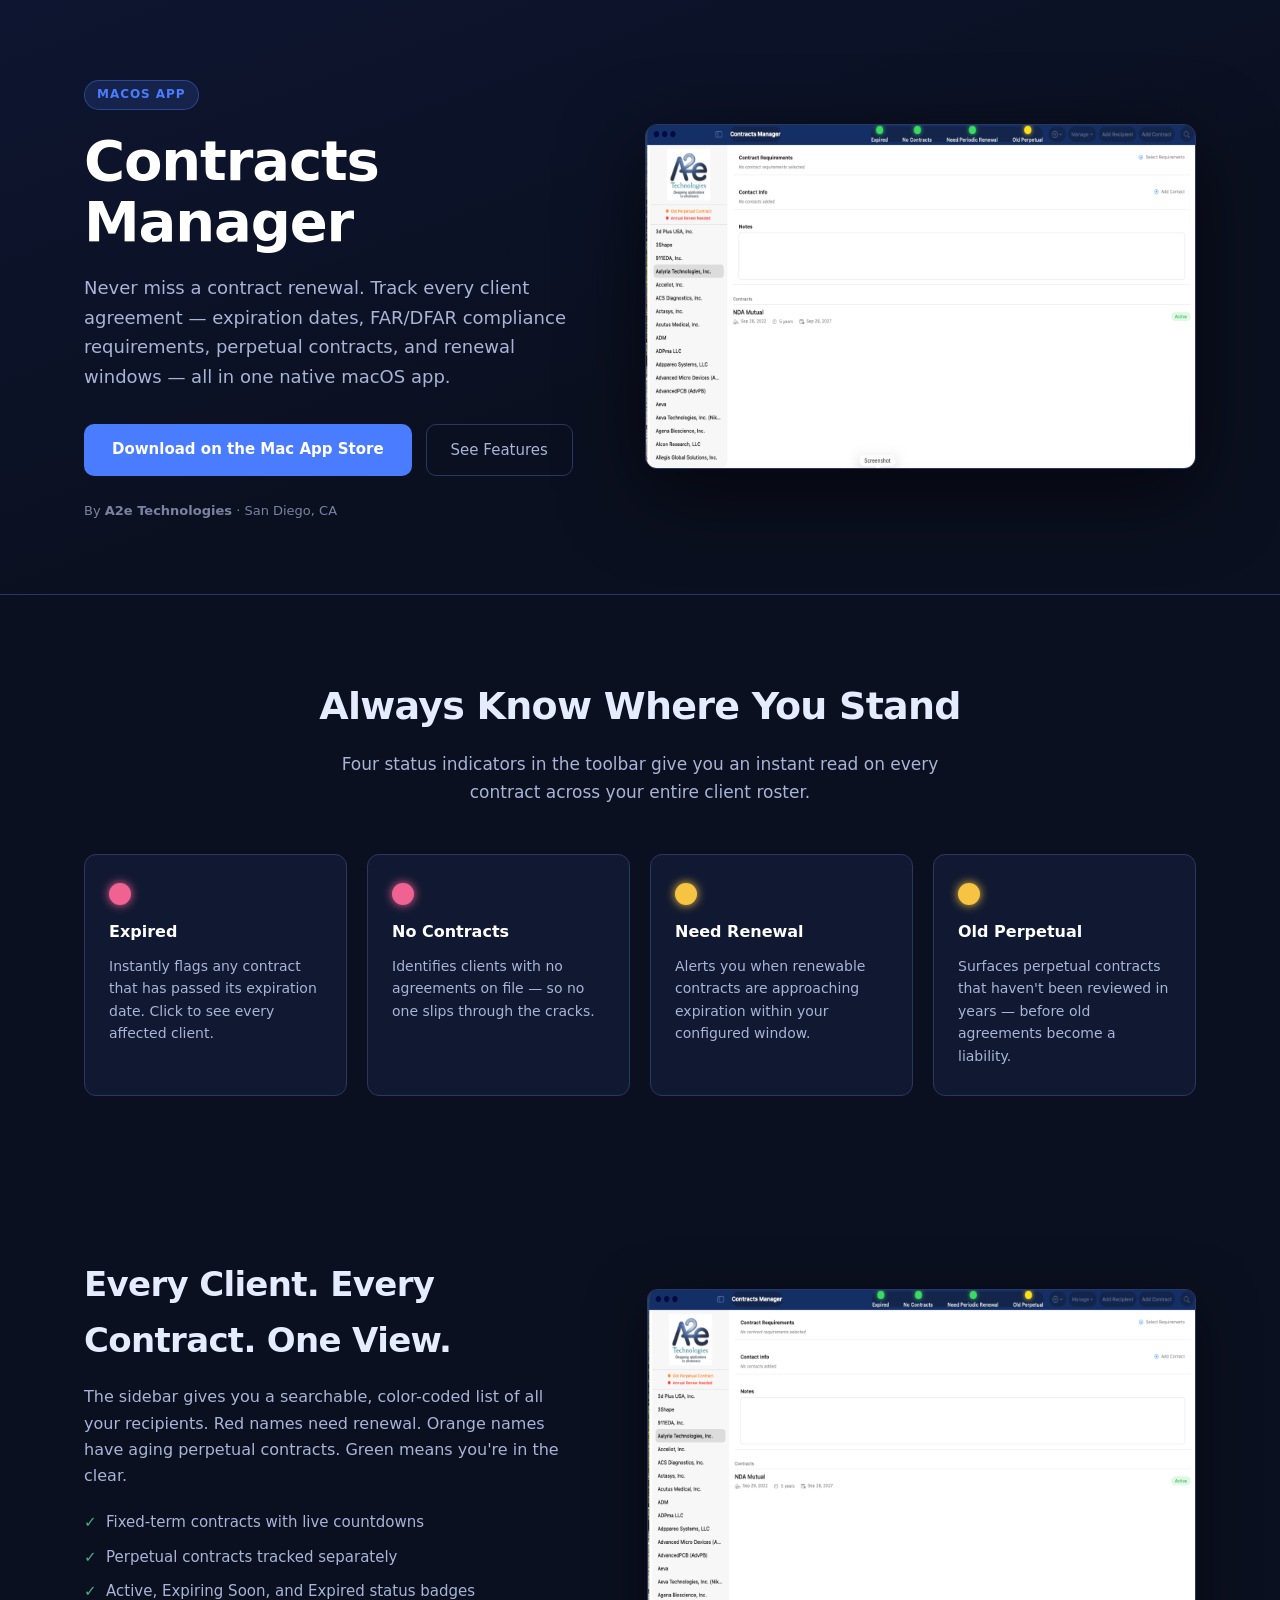
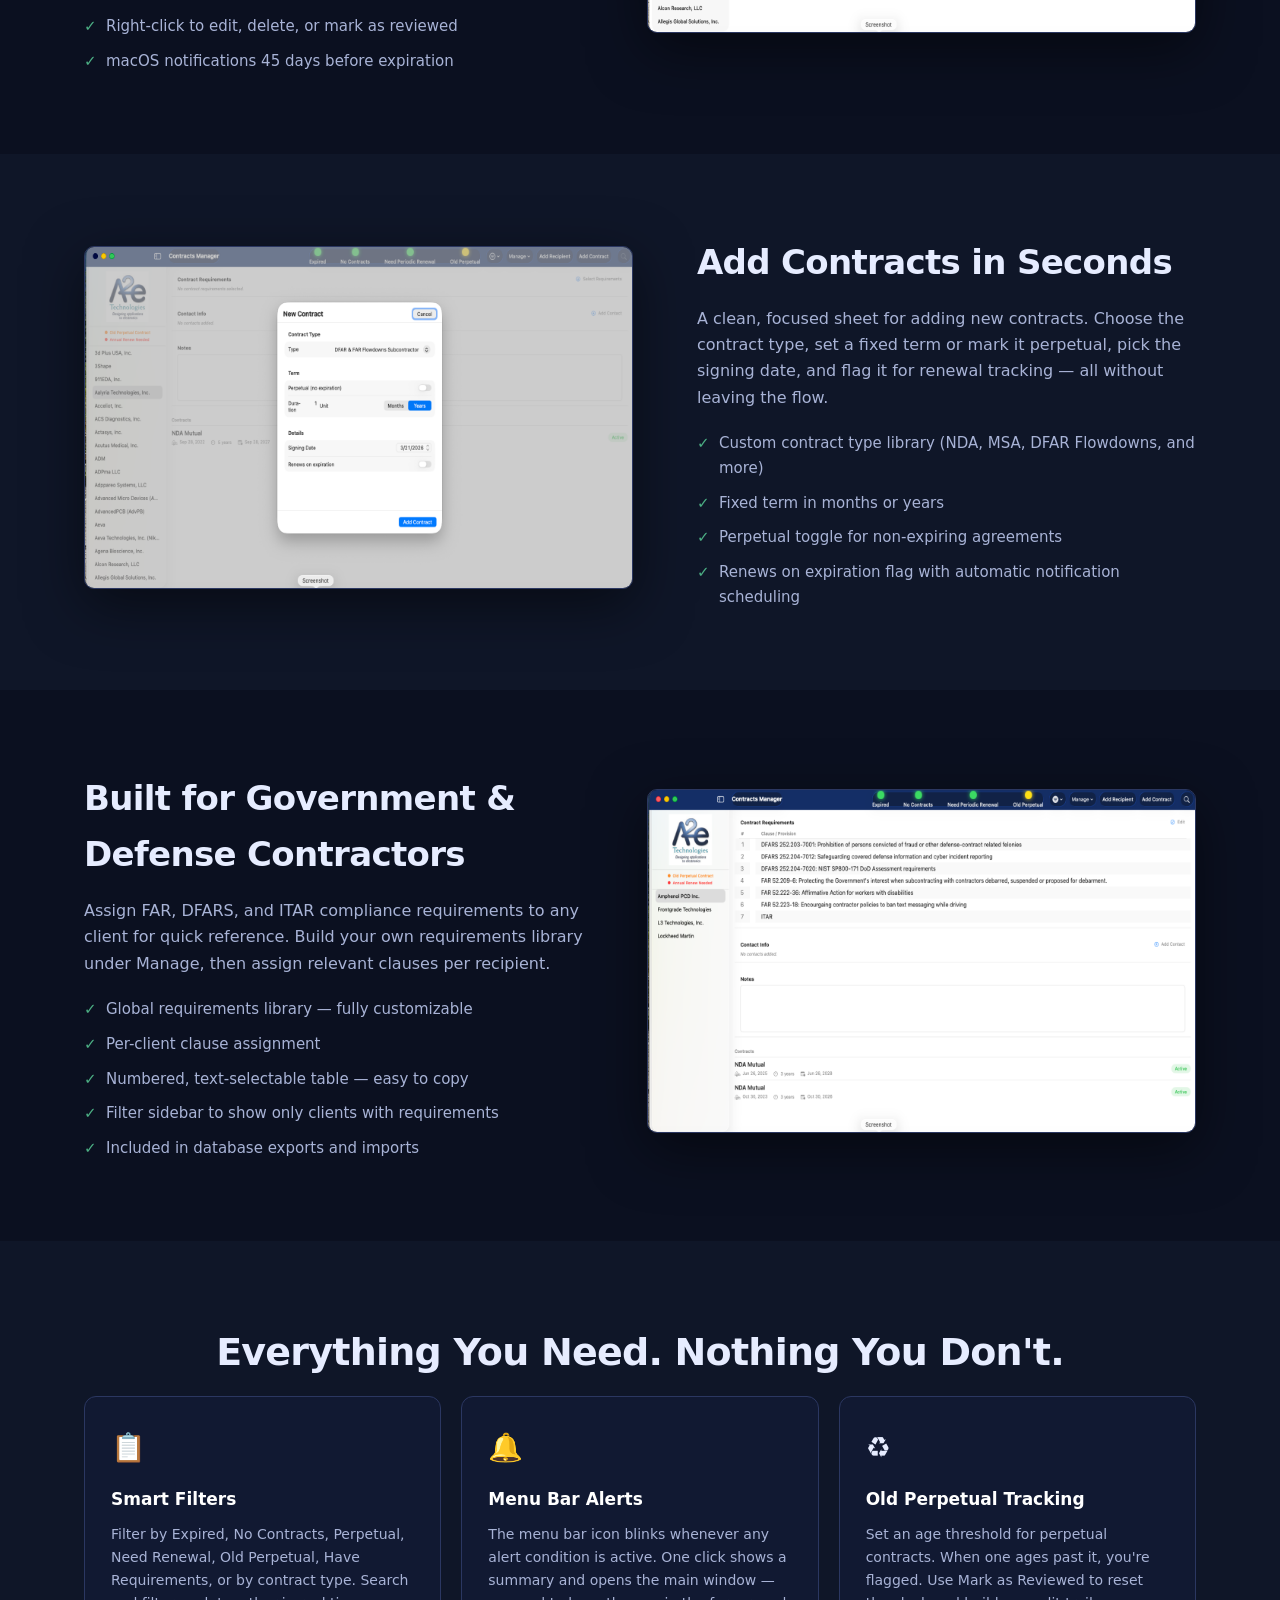
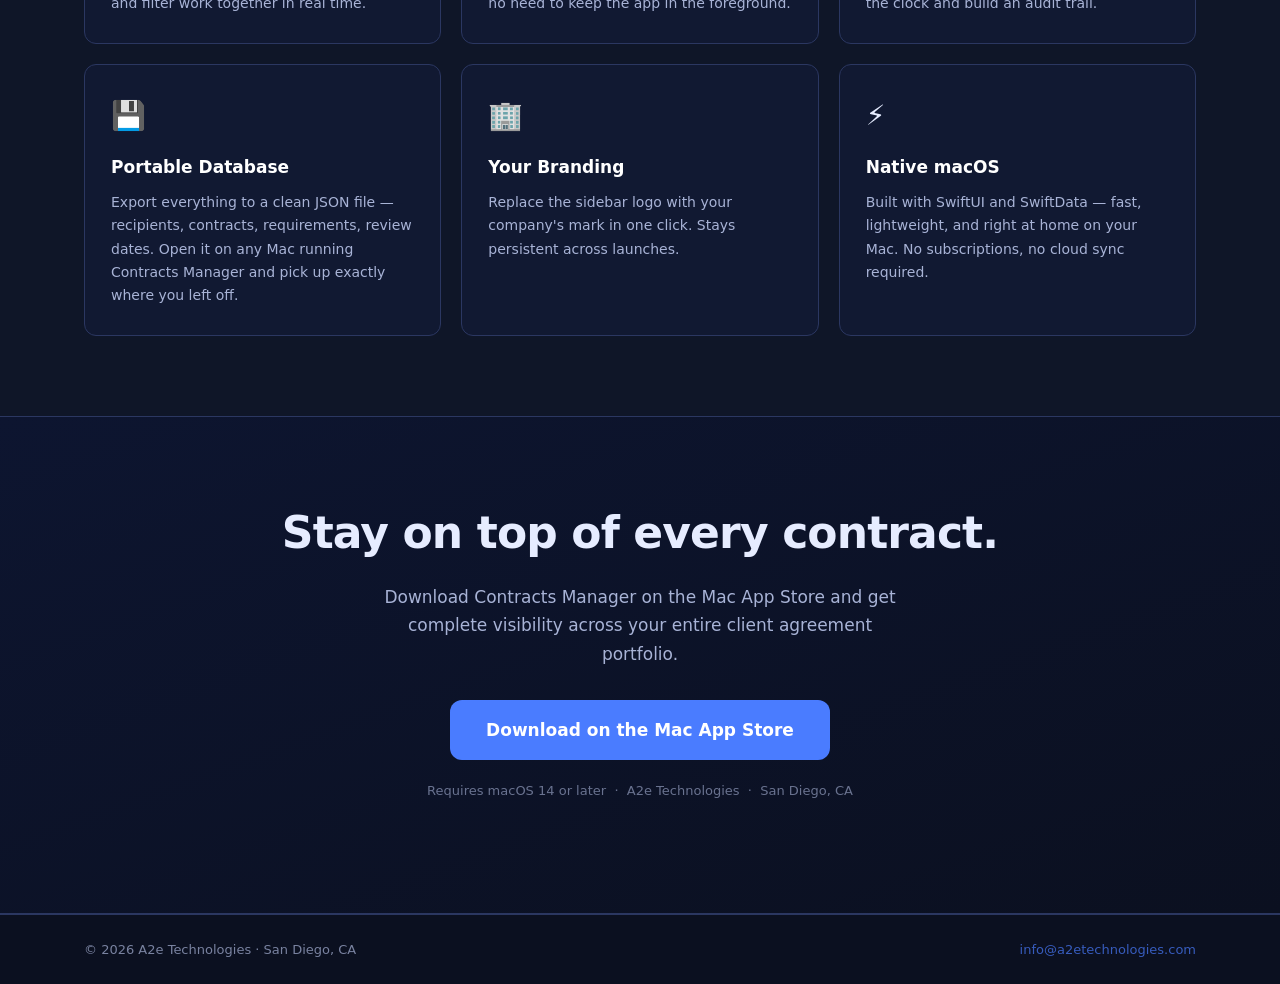
==== index.html @ c2affe96 "Initial commit: Contracts Manager marketing site" ====
<!doctype html>
<html lang="en">
<head>
  <meta charset="UTF-8" />
  <meta name="viewport" content="width=device-width, initial-scale=1.0" />
  <title>Contracts Manager — A2e Technologies</title>
  <meta name="description" content="Contracts Manager is a native macOS app for tracking client contracts, expiration dates, FAR/DFAR requirements, and renewal windows. Built by A2e Technologies." />
  <link rel="stylesheet" href="styles.css" />
</head>
<body>

  <!-- HERO -->
  <header class="hero">
    <div class="container">
      <div class="hero-inner">
        <div class="hero-text">
          <div class="badge">macOS App</div>
          <h1>Contracts Manager</h1>
          <p class="tagline">Never miss a contract renewal. Track every client agreement — expiration dates, FAR/DFAR compliance requirements, perpetual contracts, and renewal windows — all in one native macOS app.</p>
          <div class="hero-cta">
            <a href="#" class="btn-primary">Download on the Mac App Store</a>
            <a href="#features" class="btn-ghost">See Features</a>
          </div>
          <p class="byline">By <strong>A2e Technologies</strong> · San Diego, CA</p>
        </div>
        <div class="hero-screenshot">
          <img src="screenshots/mainscreen.png" alt="Contracts Manager main interface" />
        </div>
      </div>
    </div>
  </header>

  <!-- STATUS LIGHTS -->
  <section class="section lights-section" id="features">
    <div class="container">
      <h2 class="section-title">Always Know Where You Stand</h2>
      <p class="section-sub">Four status indicators in the toolbar give you an instant read on every contract across your entire client roster.</p>
      <div class="lights-grid">
        <div class="light-card">
          <div class="light-dot red"></div>
          <div class="light-label">Expired</div>
          <p>Instantly flags any contract that has passed its expiration date. Click to see every affected client.</p>
        </div>
        <div class="light-card">
          <div class="light-dot red"></div>
          <div class="light-label">No Contracts</div>
          <p>Identifies clients with no agreements on file — so no one slips through the cracks.</p>
        </div>
        <div class="light-card">
          <div class="light-dot yellow"></div>
          <div class="light-label">Need Renewal</div>
          <p>Alerts you when renewable contracts are approaching expiration within your configured window.</p>
        </div>
        <div class="light-card">
          <div class="light-dot yellow"></div>
          <div class="light-label">Old Perpetual</div>
          <p>Surfaces perpetual contracts that haven't been reviewed in years — before old agreements become a liability.</p>
        </div>
      </div>
    </div>
  </section>

  <!-- SCREENSHOT 1 + FEATURE COPY -->
  <section class="section feature-section">
    <div class="container">
      <div class="feature-row">
        <div class="feature-copy">
          <h2>Every Client. Every Contract. One View.</h2>
          <p>The sidebar gives you a searchable, color-coded list of all your recipients. Red names need renewal. Orange names have aging perpetual contracts. Green means you're in the clear.</p>
          <ul class="feature-list">
            <li>Fixed-term contracts with live countdowns</li>
            <li>Perpetual contracts tracked separately</li>
            <li>Active, Expiring Soon, and Expired status badges</li>
            <li>Right-click to edit, delete, or mark as reviewed</li>
            <li>macOS notifications 45 days before expiration</li>
          </ul>
        </div>
        <div class="feature-img">
          <img src="screenshots/mainscreen.png" alt="Contracts Manager recipient list and contract detail" />
        </div>
      </div>
    </div>
  </section>

  <!-- SCREENSHOT 2 + FEATURE COPY -->
  <section class="section feature-section alt-bg">
    <div class="container">
      <div class="feature-row reverse">
        <div class="feature-copy">
          <h2>Add Contracts in Seconds</h2>
          <p>A clean, focused sheet for adding new contracts. Choose the contract type, set a fixed term or mark it perpetual, pick the signing date, and flag it for renewal tracking — all without leaving the flow.</p>
          <ul class="feature-list">
            <li>Custom contract type library (NDA, MSA, DFAR Flowdowns, and more)</li>
            <li>Fixed term in months or years</li>
            <li>Perpetual toggle for non-expiring agreements</li>
            <li>Renews on expiration flag with automatic notification scheduling</li>
          </ul>
        </div>
        <div class="feature-img">
          <img src="screenshots/NewContract.png" alt="Add new contract sheet" />
        </div>
      </div>
    </div>
  </section>

  <!-- SCREENSHOT 3 + FEATURE COPY -->
  <section class="section feature-section">
    <div class="container">
      <div class="feature-row">
        <div class="feature-copy">
          <h2>Built for Government &amp; Defense Contractors</h2>
          <p>Assign FAR, DFARS, and ITAR compliance requirements to any client for quick reference. Build your own requirements library under Manage, then assign relevant clauses per recipient.</p>
          <ul class="feature-list">
            <li>Global requirements library — fully customizable</li>
            <li>Per-client clause assignment</li>
            <li>Numbered, text-selectable table — easy to copy</li>
            <li>Filter sidebar to show only clients with requirements</li>
            <li>Included in database exports and imports</li>
          </ul>
        </div>
        <div class="feature-img">
          <img src="screenshots/ContractRequirements.png" alt="Contract requirements (FAR/DFAR clauses) view" />
        </div>
      </div>
    </div>
  </section>

  <!-- FEATURE GRID -->
  <section class="section grid-section alt-bg">
    <div class="container">
      <h2 class="section-title">Everything You Need. Nothing You Don't.</h2>
      <div class="feat-grid">

        <div class="feat-card">
          <div class="feat-icon">📋</div>
          <h3>Smart Filters</h3>
          <p>Filter by Expired, No Contracts, Perpetual, Need Renewal, Old Perpetual, Have Requirements, or by contract type. Search and filter work together in real time.</p>
        </div>

        <div class="feat-card">
          <div class="feat-icon">🔔</div>
          <h3>Menu Bar Alerts</h3>
          <p>The menu bar icon blinks whenever any alert condition is active. One click shows a summary and opens the main window — no need to keep the app in the foreground.</p>
        </div>

        <div class="feat-card">
          <div class="feat-icon">♻️</div>
          <h3>Old Perpetual Tracking</h3>
          <p>Set an age threshold for perpetual contracts. When one ages past it, you're flagged. Use Mark as Reviewed to reset the clock and build an audit trail.</p>
        </div>

        <div class="feat-card">
          <div class="feat-icon">💾</div>
          <h3>Portable Database</h3>
          <p>Export everything to a clean JSON file — recipients, contracts, requirements, review dates. Open it on any Mac running Contracts Manager and pick up exactly where you left off.</p>
        </div>

        <div class="feat-card">
          <div class="feat-icon">🏢</div>
          <h3>Your Branding</h3>
          <p>Replace the sidebar logo with your company's mark in one click. Stays persistent across launches.</p>
        </div>

        <div class="feat-card">
          <div class="feat-icon">⚡</div>
          <h3>Native macOS</h3>
          <p>Built with SwiftUI and SwiftData — fast, lightweight, and right at home on your Mac. No subscriptions, no cloud sync required.</p>
        </div>

      </div>
    </div>
  </section>

  <!-- CTA FOOTER -->
  <section class="section cta-section">
    <div class="container cta-inner">
      <h2>Stay on top of every contract.</h2>
      <p>Download Contracts Manager on the Mac App Store and get complete visibility across your entire client agreement portfolio.</p>
      <a href="#" class="btn-primary large">Download on the Mac App Store</a>
      <p class="cta-byline">Requires macOS 14 or later &nbsp;·&nbsp; A2e Technologies &nbsp;·&nbsp; San Diego, CA</p>
    </div>
  </section>

  <footer class="footer">
    <div class="container">
      <span>© 2026 A2e Technologies · San Diego, CA</span>
      <span><a href="mailto:info@a2etechnologies.com">info@a2etechnologies.com</a></span>
    </div>
  </footer>

</body>
</html>
---- styles.css ----
:root {
  --bg: #0b1020;
  --panel: #111932;
  --panel2: #0f1628;
  --text: #e6ecff;
  --muted: #a8b3d6;
  --border: #2b3761;
  --accent: #4a7cff;
  --accent-hover: #6b94ff;
  --green: #4caf84;
  --yellow: #f6c343;
  --red: #f06292;
}

* { box-sizing: border-box; margin: 0; padding: 0; }

body {
  font-family: Inter, system-ui, -apple-system, Segoe UI, Roboto, sans-serif;
  background: var(--bg);
  color: var(--text);
  line-height: 1.65;
}

a { color: var(--accent); text-decoration: none; }
a:hover { color: var(--accent-hover); }

.container {
  max-width: 1160px;
  margin: 0 auto;
  padding: 0 24px;
}

/* ── HERO ── */
.hero {
  padding: 80px 0 72px;
  background: linear-gradient(160deg, #0d1530 0%, #0b1020 60%);
  border-bottom: 1px solid var(--border);
}

.hero-inner {
  display: flex;
  align-items: center;
  gap: 60px;
}

.hero-text {
  flex: 1;
  min-width: 0;
}

.badge {
  display: inline-block;
  background: rgba(74, 124, 255, 0.15);
  border: 1px solid rgba(74, 124, 255, 0.4);
  color: var(--accent);
  font-size: 12px;
  font-weight: 600;
  letter-spacing: 0.08em;
  text-transform: uppercase;
  border-radius: 20px;
  padding: 4px 12px;
  margin-bottom: 20px;
}

.hero h1 {
  font-size: clamp(36px, 5vw, 56px);
  font-weight: 800;
  line-height: 1.1;
  letter-spacing: -0.02em;
  margin-bottom: 20px;
  color: #fff;
}

.tagline {
  font-size: 18px;
  color: var(--muted);
  max-width: 520px;
  margin-bottom: 32px;
}

.hero-cta {
  display: flex;
  gap: 14px;
  flex-wrap: wrap;
  margin-bottom: 24px;
}

.btn-primary {
  display: inline-block;
  background: var(--accent);
  color: #fff;
  font-size: 15px;
  font-weight: 600;
  padding: 13px 28px;
  border-radius: 10px;
  transition: background 0.2s;
}
.btn-primary:hover { background: var(--accent-hover); color: #fff; }
.btn-primary.large { font-size: 17px; padding: 16px 36px; border-radius: 12px; }

.btn-ghost {
  display: inline-block;
  color: var(--muted);
  font-size: 15px;
  font-weight: 500;
  padding: 13px 24px;
  border-radius: 10px;
  border: 1px solid var(--border);
  transition: border-color 0.2s, color 0.2s;
}
.btn-ghost:hover { border-color: var(--accent); color: var(--accent); }

.byline {
  font-size: 13px;
  color: var(--muted);
  opacity: 0.7;
}

.hero-screenshot {
  flex: 1.1;
  min-width: 0;
}
.hero-screenshot img {
  width: 100%;
  border-radius: 12px;
  border: 1px solid var(--border);
  box-shadow: 0 24px 80px rgba(0,0,0,0.6);
}

/* ── SECTIONS ── */
.section {
  padding: 80px 0;
}

.alt-bg {
  background: var(--panel2);
}

.section-title {
  font-size: clamp(26px, 3.5vw, 38px);
  font-weight: 700;
  letter-spacing: -0.02em;
  text-align: center;
  margin-bottom: 12px;
}

.section-sub {
  text-align: center;
  color: var(--muted);
  font-size: 17px;
  max-width: 600px;
  margin: 0 auto 48px;
}

/* ── STATUS LIGHTS ── */
.lights-grid {
  display: grid;
  grid-template-columns: repeat(auto-fit, minmax(220px, 1fr));
  gap: 20px;
}

.light-card {
  background: var(--panel);
  border: 1px solid var(--border);
  border-radius: 12px;
  padding: 28px 24px;
}

.light-dot {
  width: 22px;
  height: 22px;
  border-radius: 50%;
  margin-bottom: 14px;
  box-shadow: 0 0 10px currentColor;
}
.light-dot.red    { background: var(--red);    color: var(--red); }
.light-dot.yellow { background: var(--yellow); color: var(--yellow); }
.light-dot.green  { background: var(--green);  color: var(--green); }

.light-label {
  font-size: 16px;
  font-weight: 700;
  margin-bottom: 10px;
  color: #fff;
}

.light-card p {
  font-size: 14px;
  color: var(--muted);
  line-height: 1.6;
}

/* ── FEATURE ROWS ── */
.feature-row {
  display: flex;
  align-items: center;
  gap: 64px;
}
.feature-row.reverse { flex-direction: row-reverse; }

.feature-copy { flex: 1; min-width: 0; }
.feature-copy h2 {
  font-size: clamp(24px, 3vw, 34px);
  font-weight: 700;
  letter-spacing: -0.02em;
  margin-bottom: 16px;
}
.feature-copy p {
  color: var(--muted);
  font-size: 16px;
  margin-bottom: 20px;
}

.feature-list {
  list-style: none;
  display: flex;
  flex-direction: column;
  gap: 10px;
}
.feature-list li {
  color: var(--muted);
  font-size: 15px;
  padding-left: 22px;
  position: relative;
}
.feature-list li::before {
  content: "✓";
  color: var(--green);
  font-weight: 700;
  position: absolute;
  left: 0;
}

.feature-img {
  flex: 1.1;
  min-width: 0;
}
.feature-img img {
  width: 100%;
  border-radius: 10px;
  border: 1px solid var(--border);
  box-shadow: 0 16px 56px rgba(0,0,0,0.5);
}

/* ── FEATURE GRID ── */
.feat-grid {
  display: grid;
  grid-template-columns: repeat(auto-fit, minmax(300px, 1fr));
  gap: 20px;
}

.feat-card {
  background: var(--panel);
  border: 1px solid var(--border);
  border-radius: 12px;
  padding: 28px 26px;
}

.feat-icon {
  font-size: 28px;
  margin-bottom: 14px;
}

.feat-card h3 {
  font-size: 17px;
  font-weight: 700;
  margin-bottom: 10px;
  color: #fff;
}

.feat-card p {
  font-size: 14px;
  color: var(--muted);
  line-height: 1.65;
}

/* ── CTA ── */
.cta-section {
  background: linear-gradient(160deg, #0d1530 0%, #0b1020 100%);
  border-top: 1px solid var(--border);
  border-bottom: 1px solid var(--border);
}

.cta-inner {
  text-align: center;
}

.cta-inner h2 {
  font-size: clamp(28px, 4vw, 44px);
  font-weight: 800;
  letter-spacing: -0.02em;
  margin-bottom: 14px;
}

.cta-inner p {
  color: var(--muted);
  font-size: 17px;
  max-width: 520px;
  margin: 0 auto 32px;
}

.cta-byline {
  margin-top: 20px !important;
  font-size: 13px !important;
  opacity: 0.6;
}

/* ── FOOTER ── */
.footer {
  padding: 24px 0;
  border-top: 1px solid var(--border);
}
.footer .container {
  display: flex;
  justify-content: space-between;
  align-items: center;
  flex-wrap: wrap;
  gap: 8px;
  font-size: 13px;
  color: var(--muted);
  opacity: 0.7;
}

/* ── RESPONSIVE ── */
@media (max-width: 840px) {
  .hero-inner {
    flex-direction: column;
    gap: 40px;
  }
  .hero-screenshot { width: 100%; }
  .feature-row,
  .feature-row.reverse {
    flex-direction: column;
    gap: 36px;
  }
  .feature-img { width: 100%; }
  .section { padding: 56px 0; }
  .hero { padding: 56px 0 52px; }
}

@media (max-width: 540px) {
  .hero-cta { flex-direction: column; }
  .btn-primary, .btn-ghost { text-align: center; }
  .footer .container { justify-content: center; text-align: center; }
}
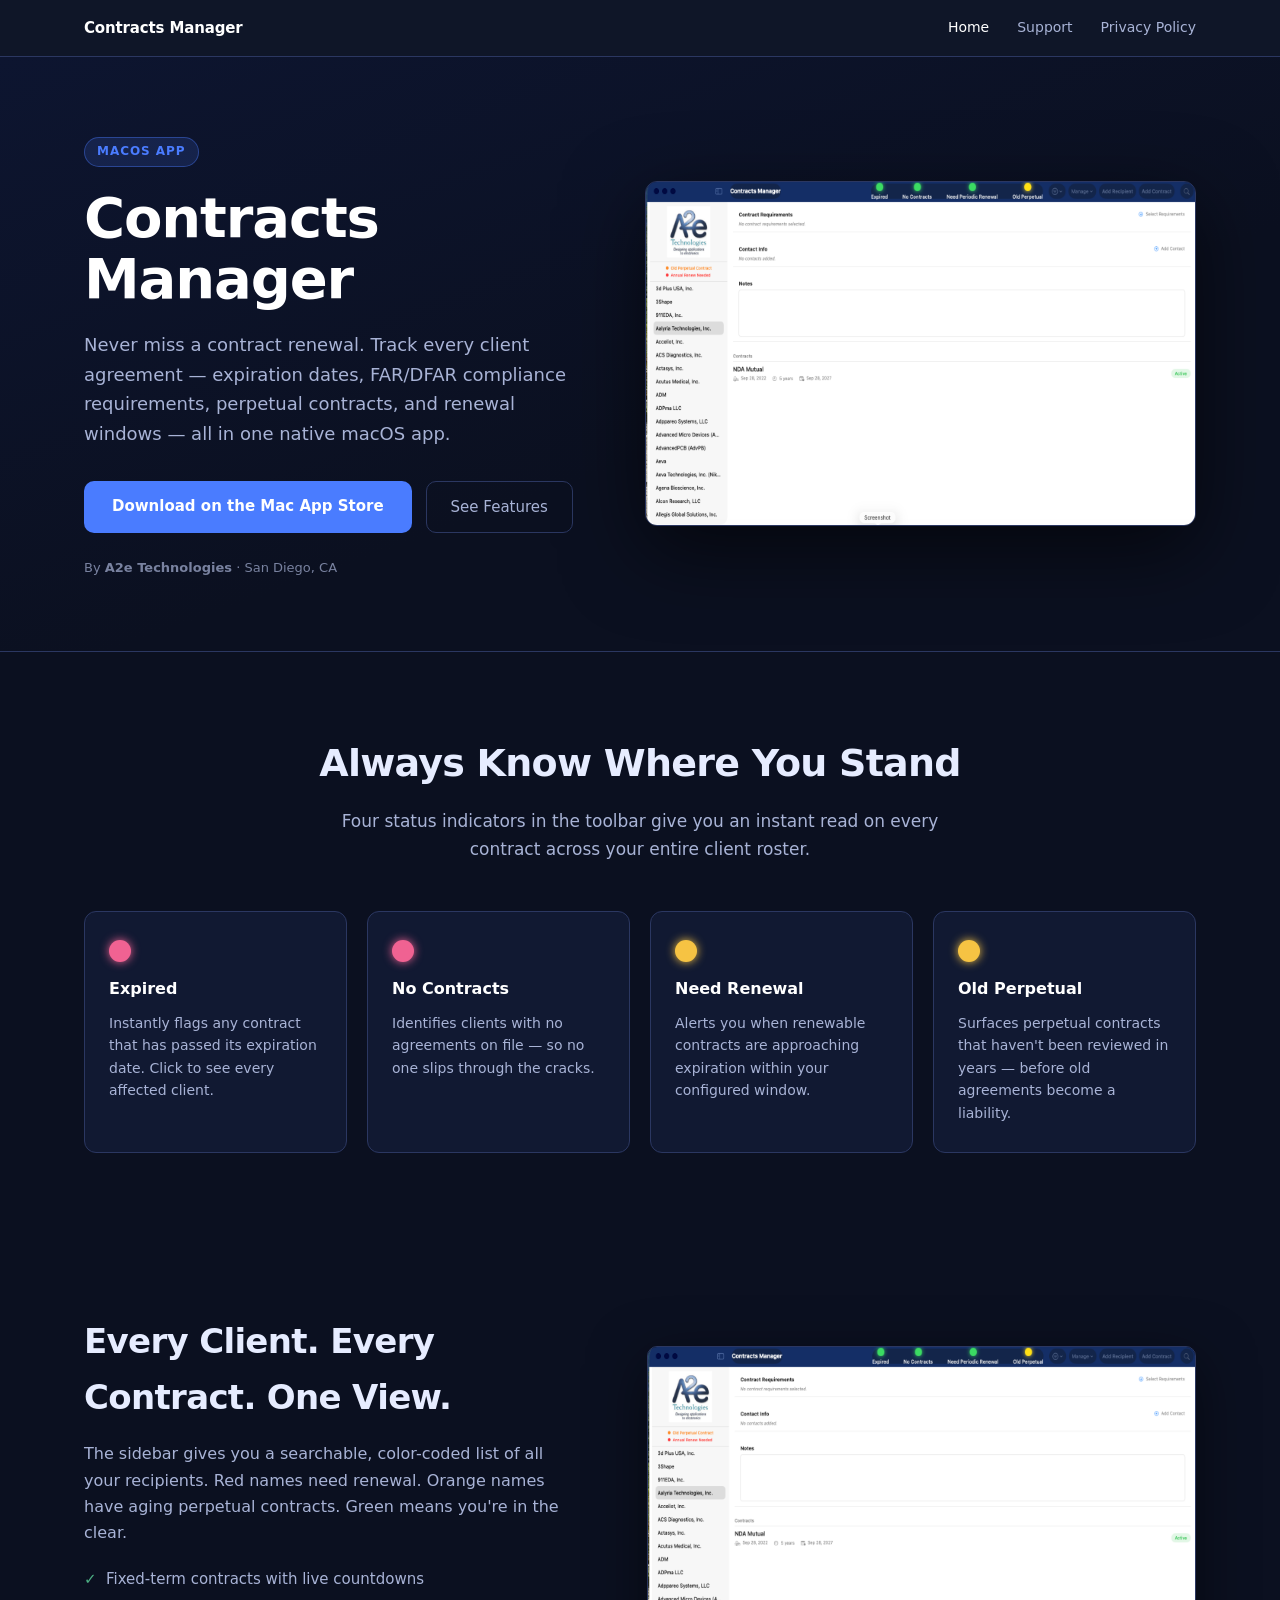
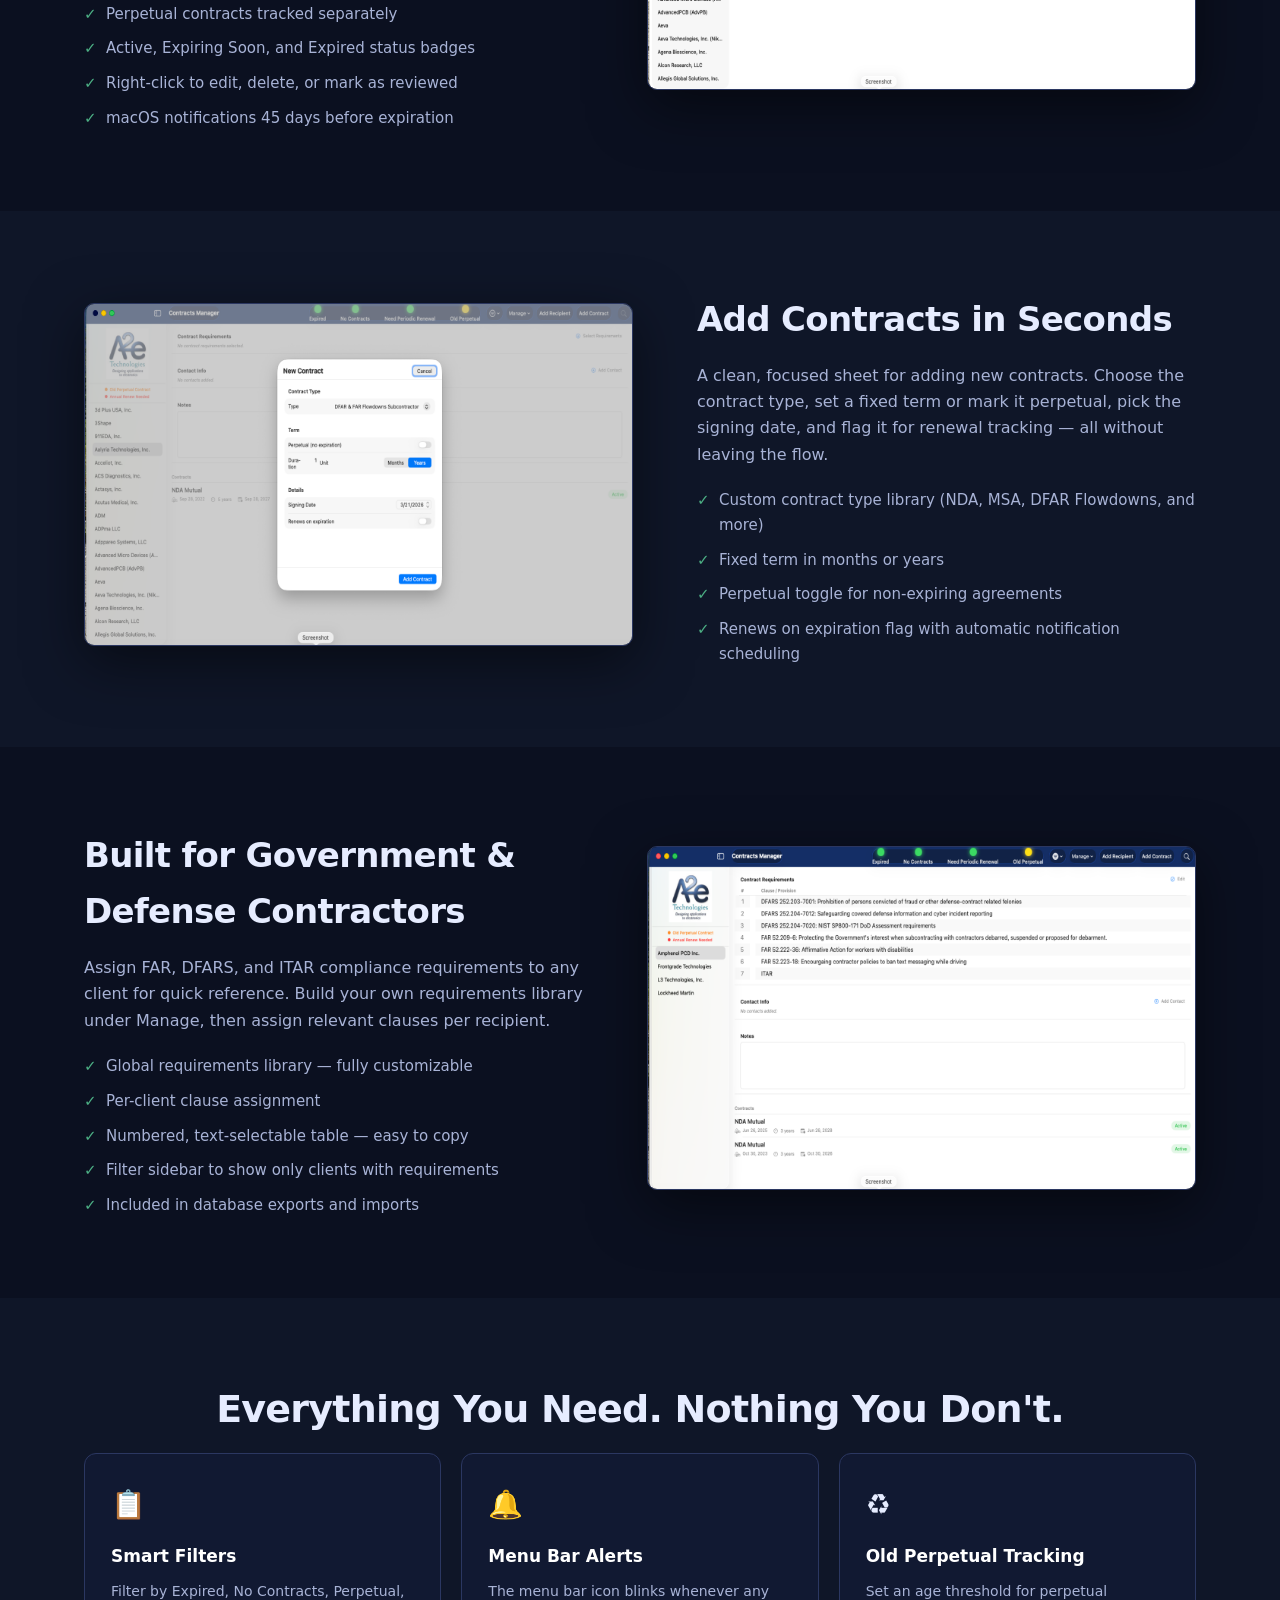
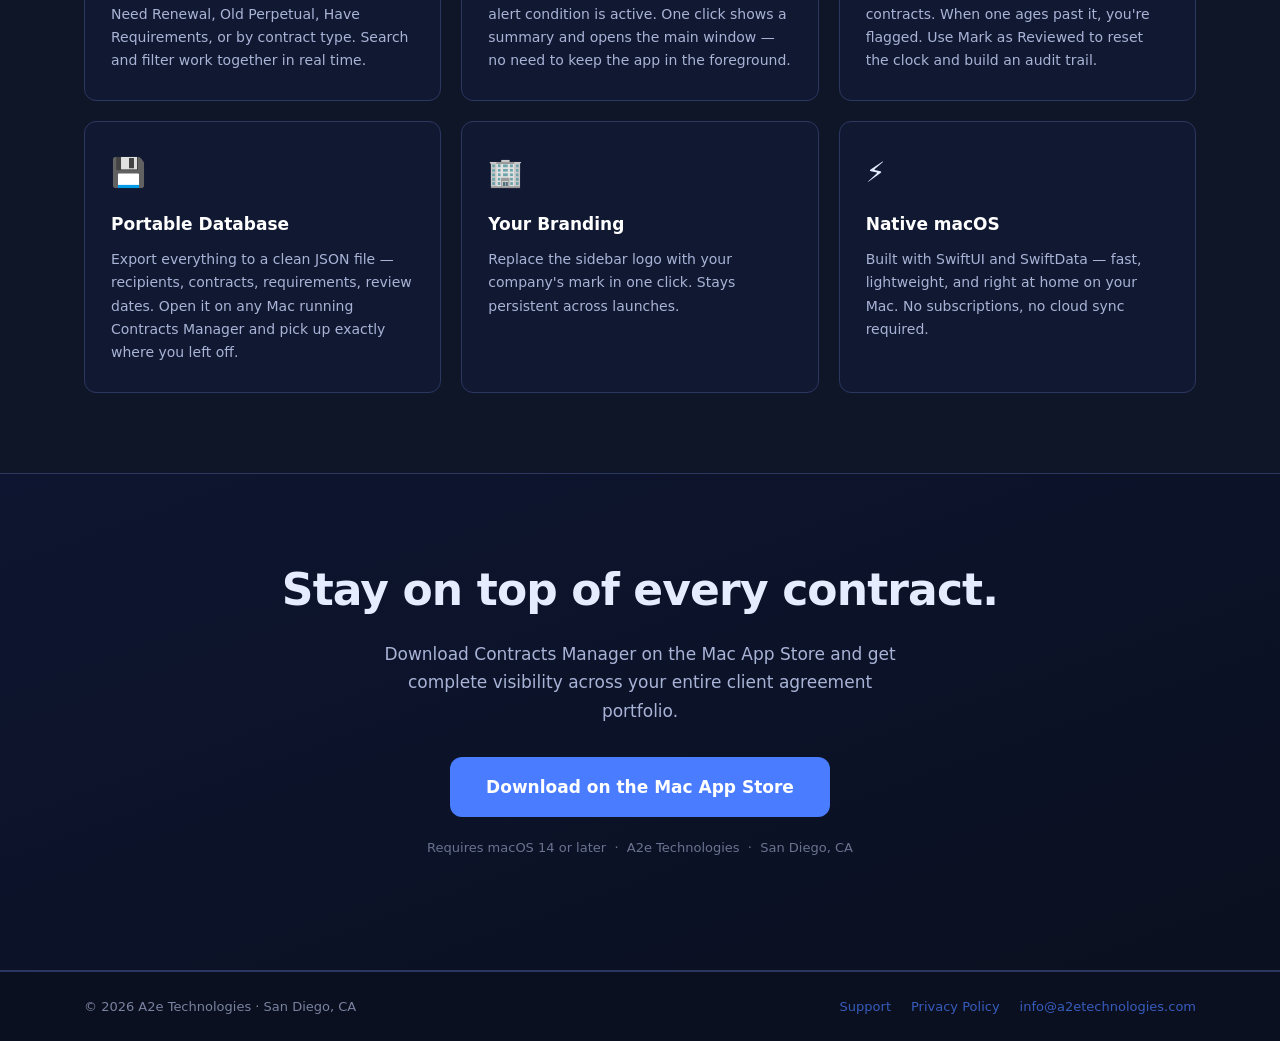
==== commit b355592b: "Add privacy policy and support pages, sticky nav" ====
--- a/index.html
+++ b/index.html
@@ -8,6 +8,17 @@
   <link rel="stylesheet" href="styles.css" />
 </head>
 <body>
+
+  <nav class="site-nav">
+    <div class="container nav-inner">
+      <a href="index.html" class="nav-logo">Contracts Manager</a>
+      <div class="nav-links">
+        <a href="index.html" class="active">Home</a>
+        <a href="support.html">Support</a>
+        <a href="privacy.html">Privacy Policy</a>
+      </div>
+    </div>
+  </nav>
 
   <!-- HERO -->
   <header class="hero">
@@ -184,7 +195,11 @@
   <footer class="footer">
     <div class="container">
       <span>© 2026 A2e Technologies · San Diego, CA</span>
-      <span><a href="mailto:info@a2etechnologies.com">info@a2etechnologies.com</a></span>
+      <span style="display:flex;gap:20px;align-items:center;">
+        <a href="support.html">Support</a>
+        <a href="privacy.html">Privacy Policy</a>
+        <a href="mailto:info@a2etechnologies.com">info@a2etechnologies.com</a>
+      </span>
     </div>
   </footer>
 
--- a/styles.css
+++ b/styles.css
@@ -29,6 +29,40 @@
   margin: 0 auto;
   padding: 0 24px;
 }
+
+/* ── NAV ── */
+.site-nav {
+  background: var(--panel2);
+  border-bottom: 1px solid var(--border);
+  position: sticky;
+  top: 0;
+  z-index: 100;
+}
+.nav-inner {
+  display: flex;
+  align-items: center;
+  justify-content: space-between;
+  height: 56px;
+}
+.nav-logo {
+  font-size: 15px;
+  font-weight: 700;
+  color: #fff;
+  letter-spacing: -0.01em;
+}
+.nav-logo:hover { color: var(--accent-hover); }
+.nav-links {
+  display: flex;
+  gap: 28px;
+}
+.nav-links a {
+  font-size: 14px;
+  font-weight: 500;
+  color: var(--muted);
+  transition: color 0.2s;
+}
+.nav-links a:hover,
+.nav-links a.active { color: #fff; }
 
 /* ── HERO ── */
 .hero {
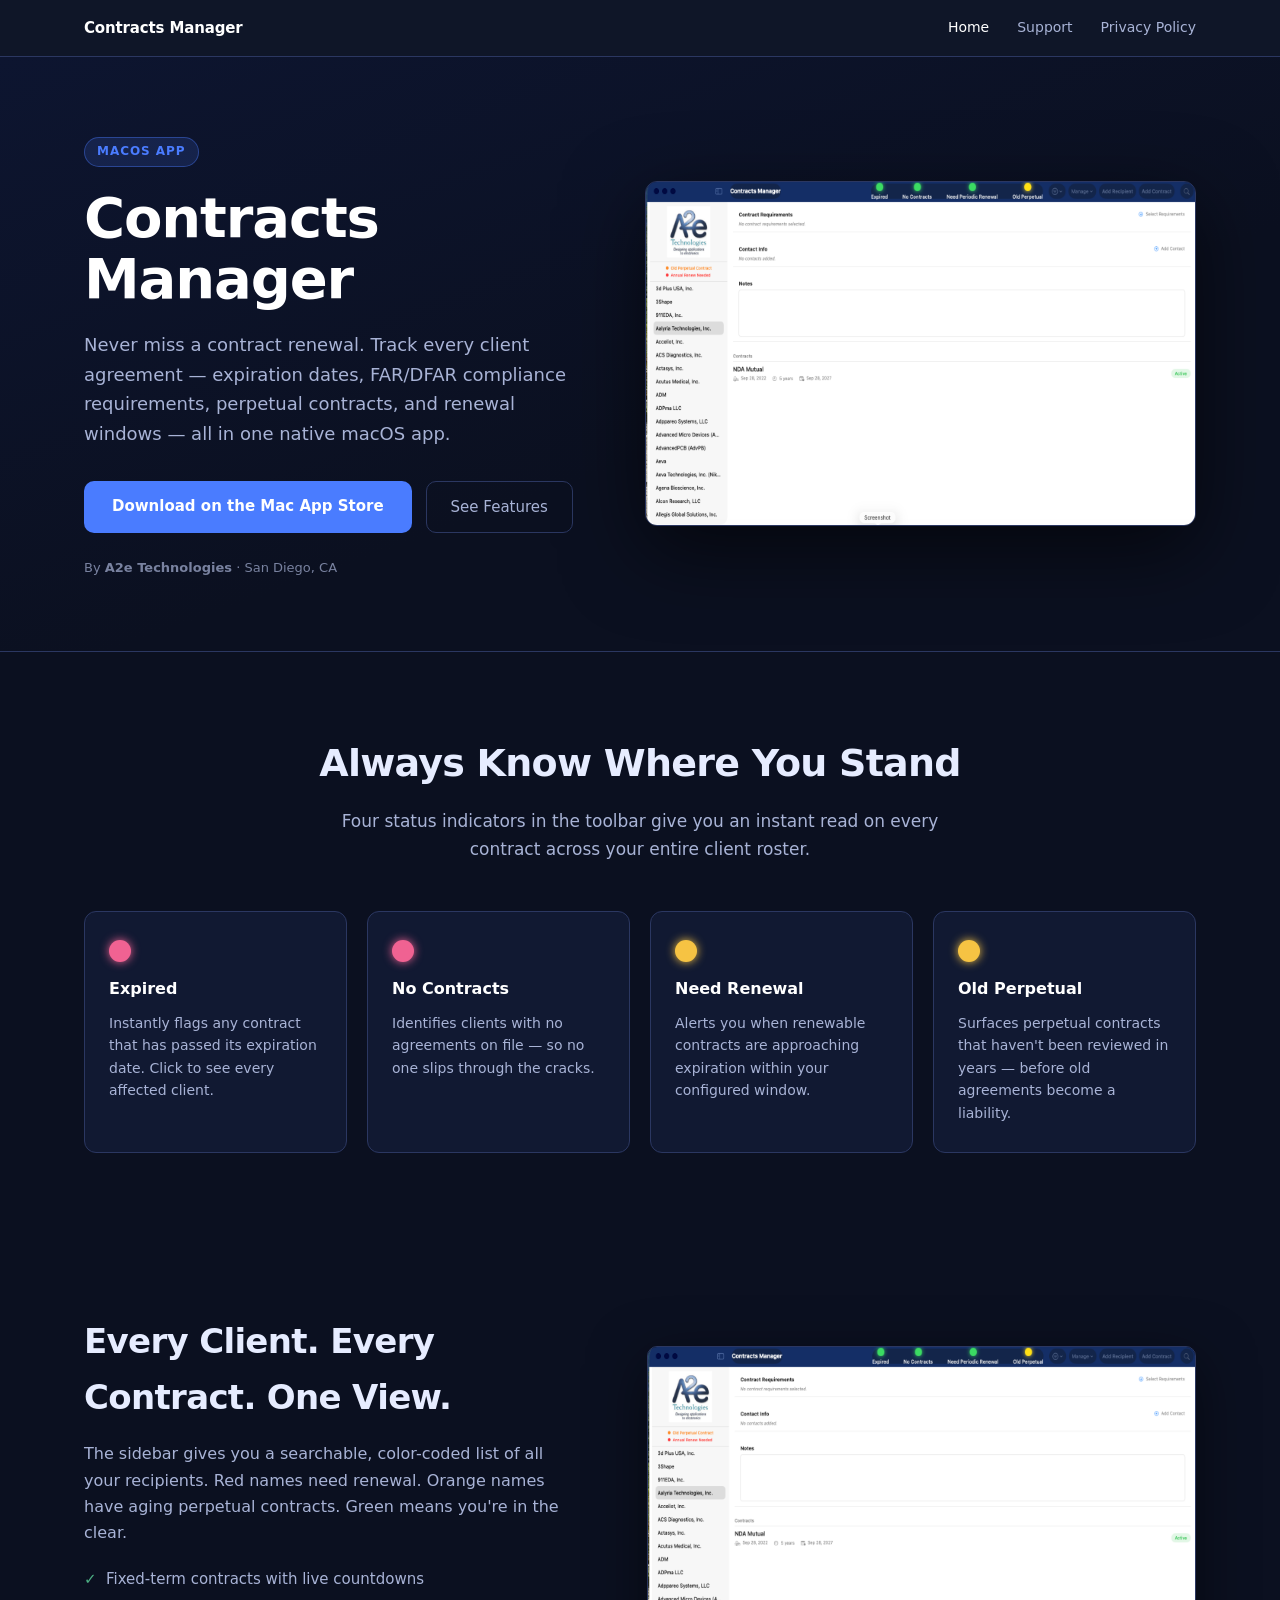
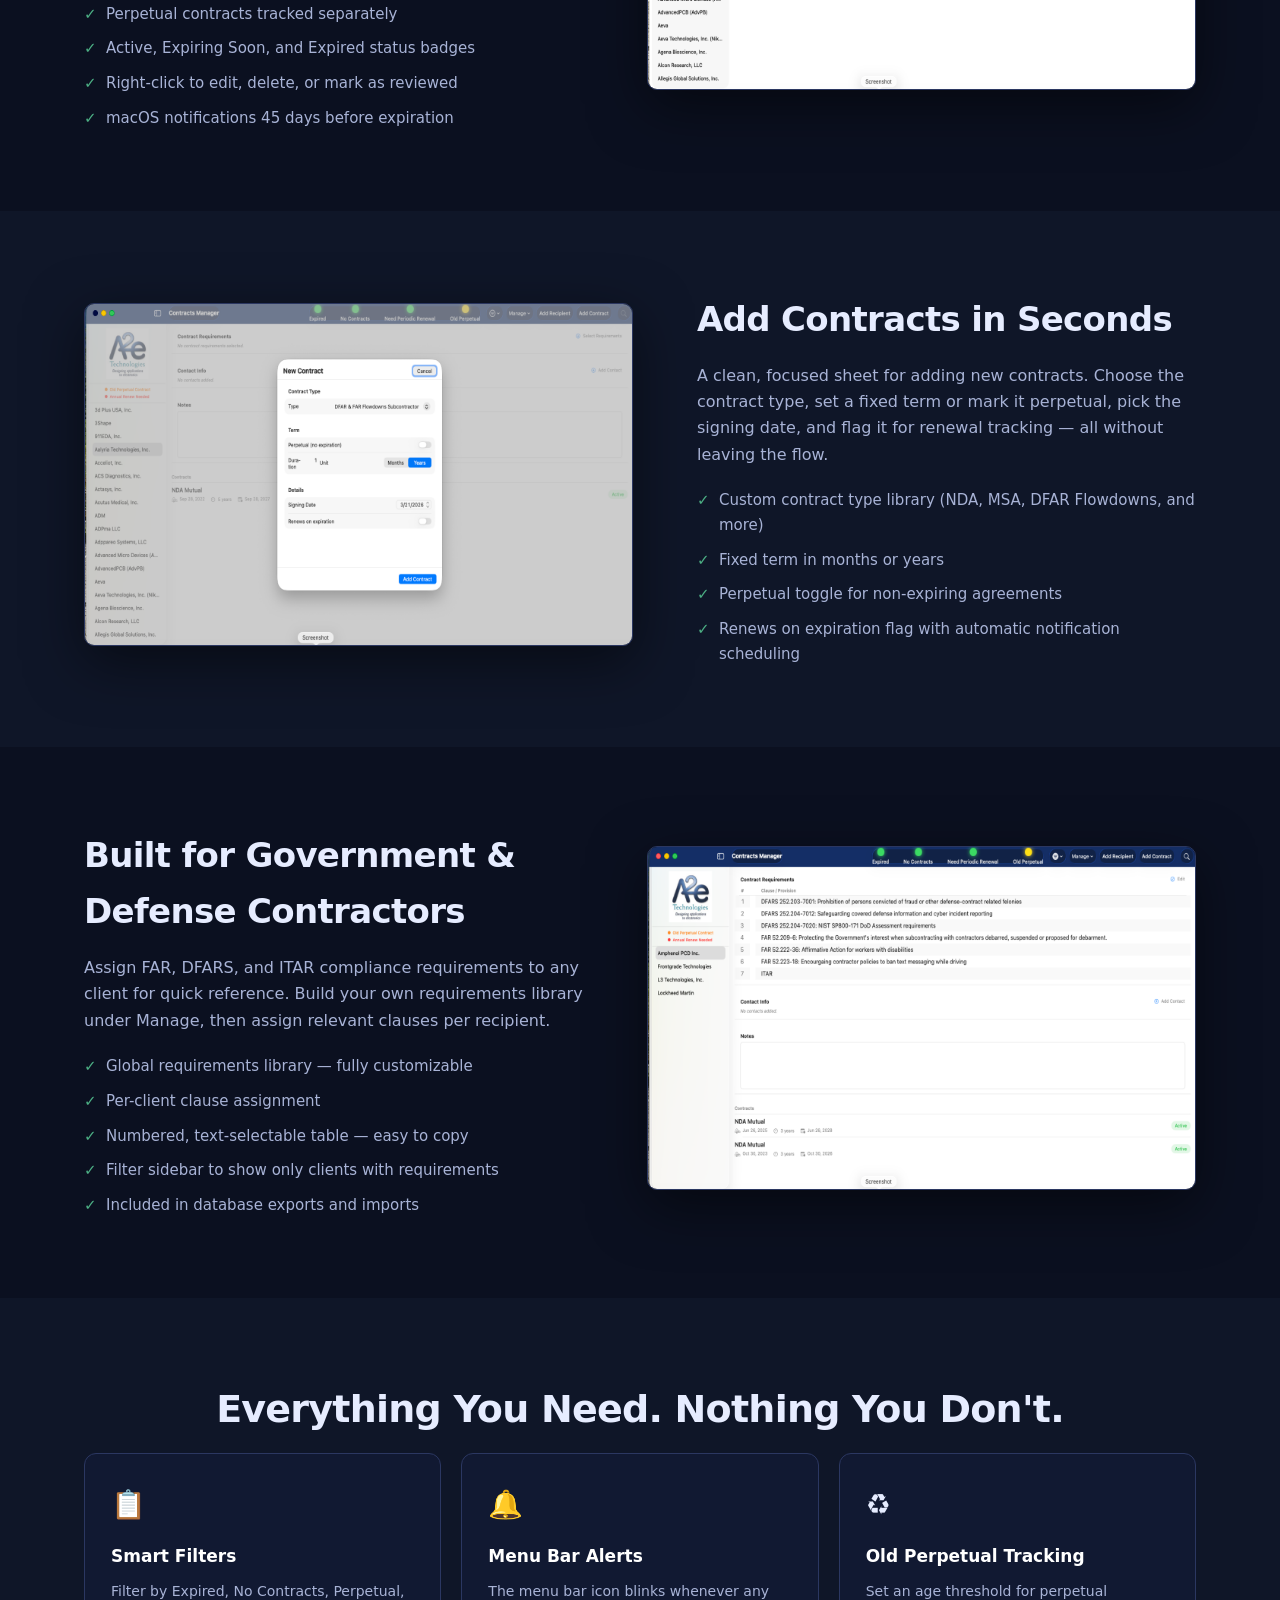
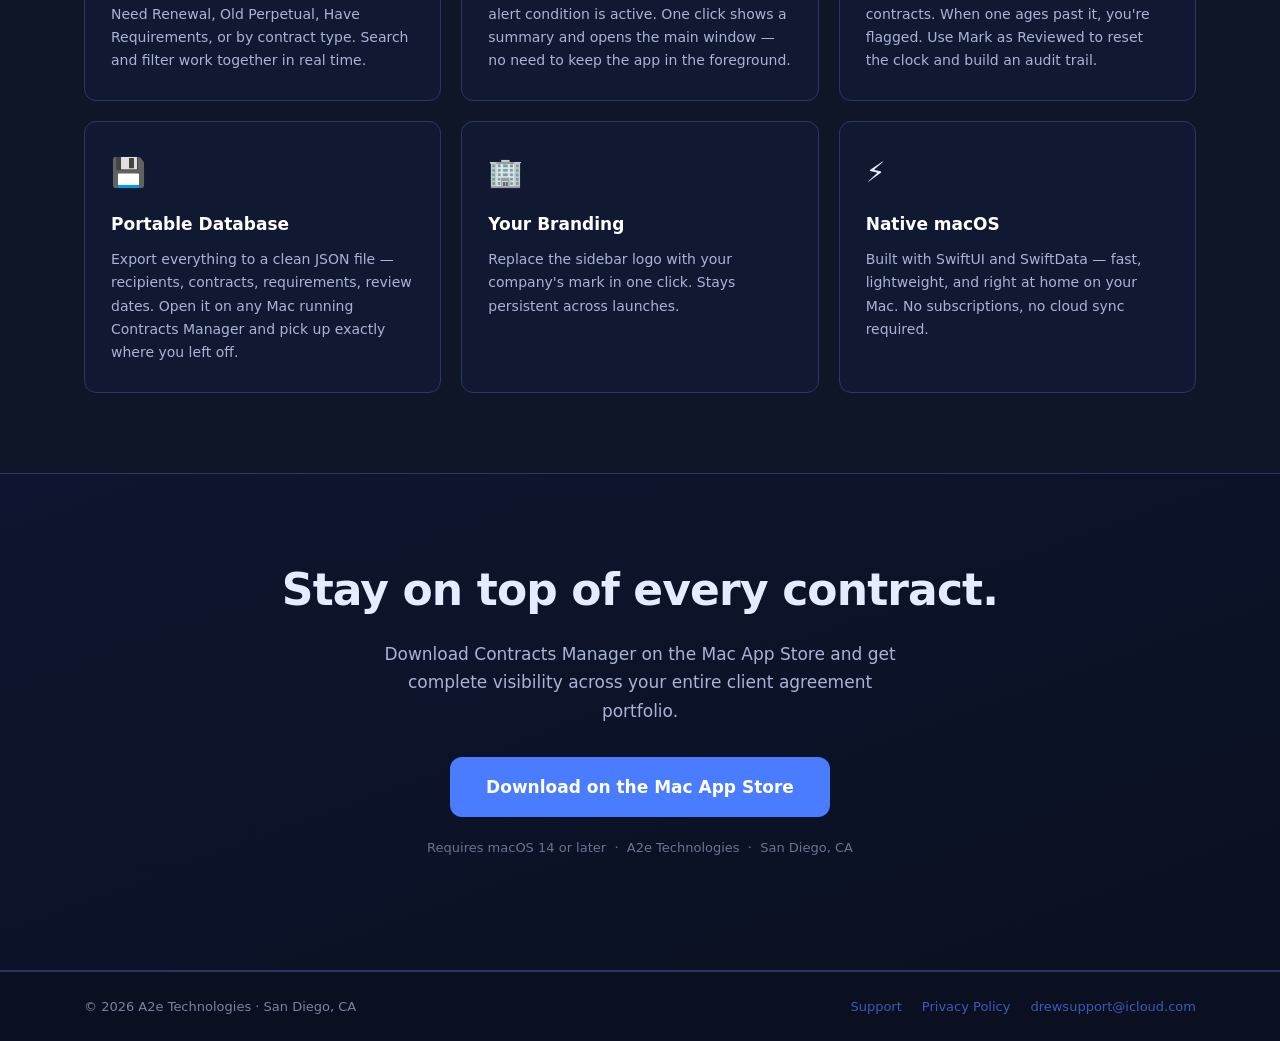
==== commit 376028d9: "Update contact email to drewsupport@icloud.com" ====
--- a/index.html
+++ b/index.html
@@ -198,7 +198,7 @@
       <span style="display:flex;gap:20px;align-items:center;">
         <a href="support.html">Support</a>
         <a href="privacy.html">Privacy Policy</a>
-        <a href="mailto:info@a2etechnologies.com">info@a2etechnologies.com</a>
+        <a href="mailto:drewsupport@icloud.com">drewsupport@icloud.com</a>
       </span>
     </div>
   </footer>
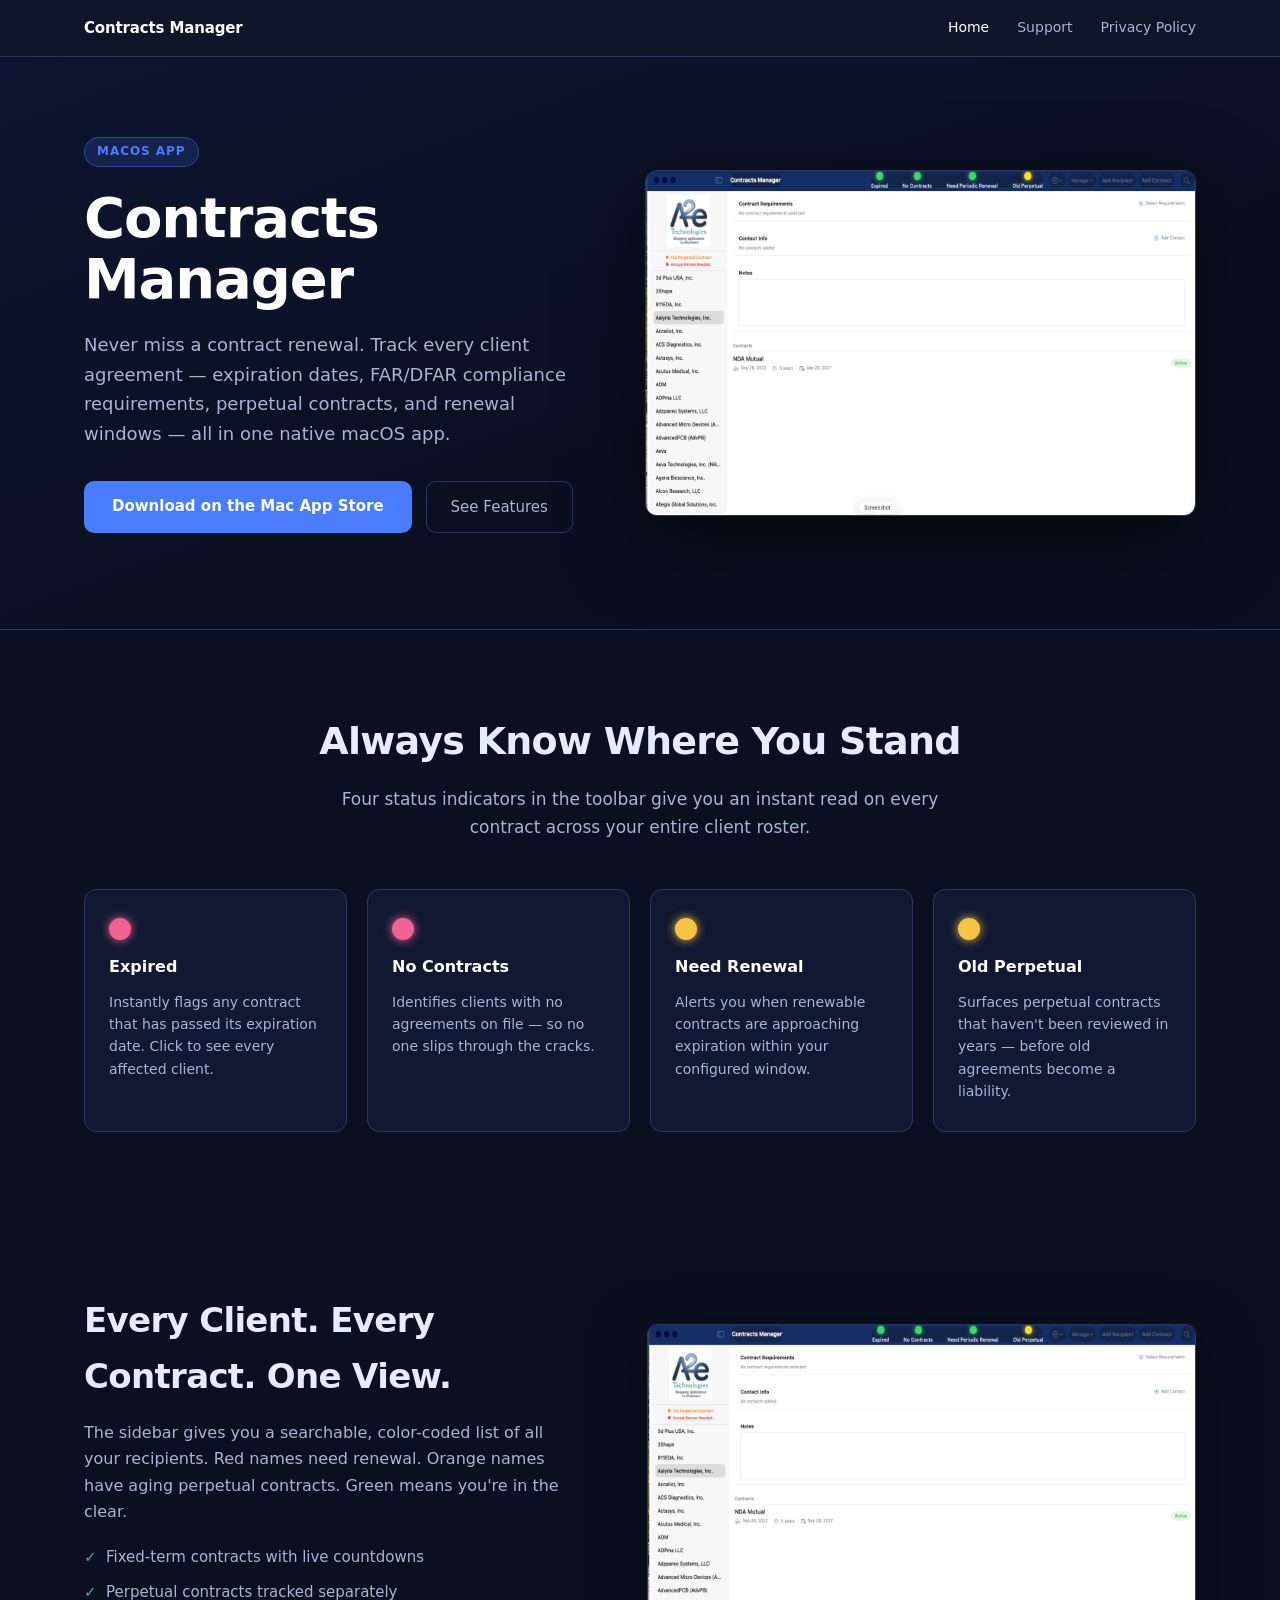
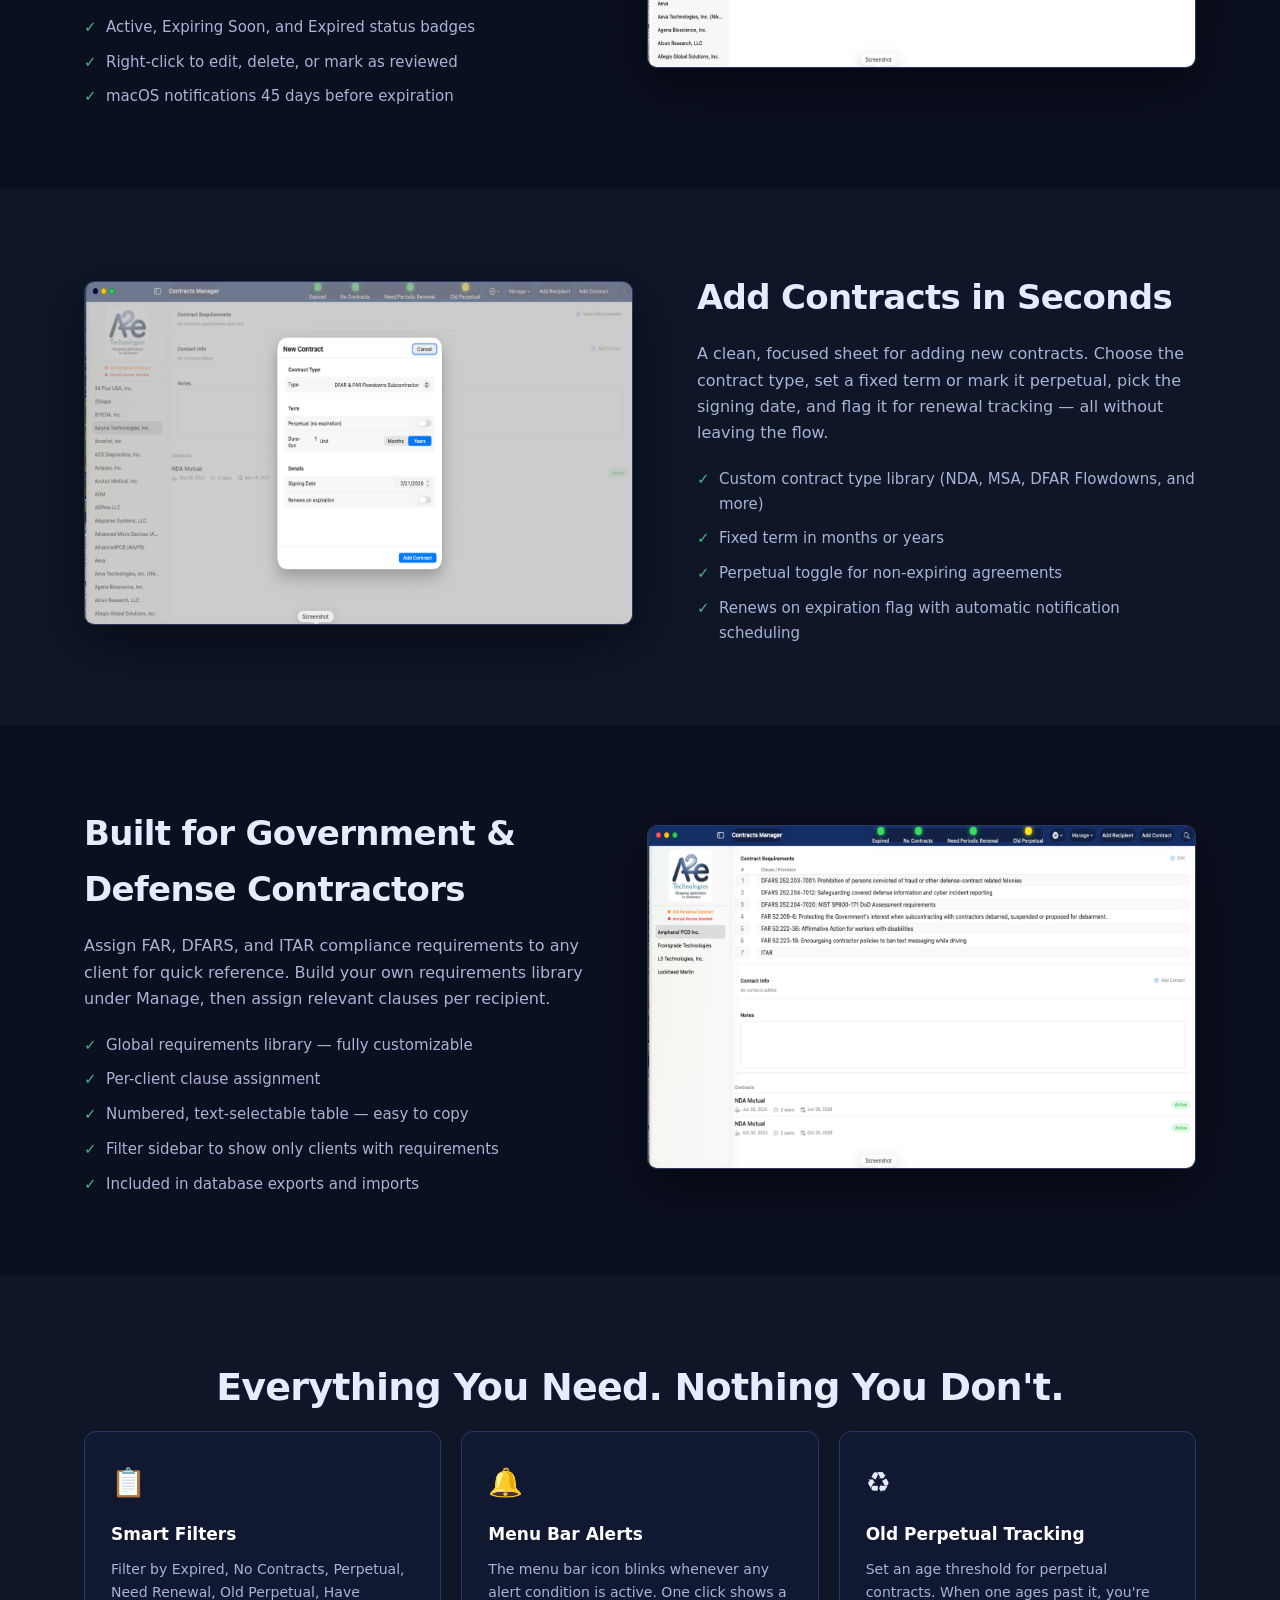
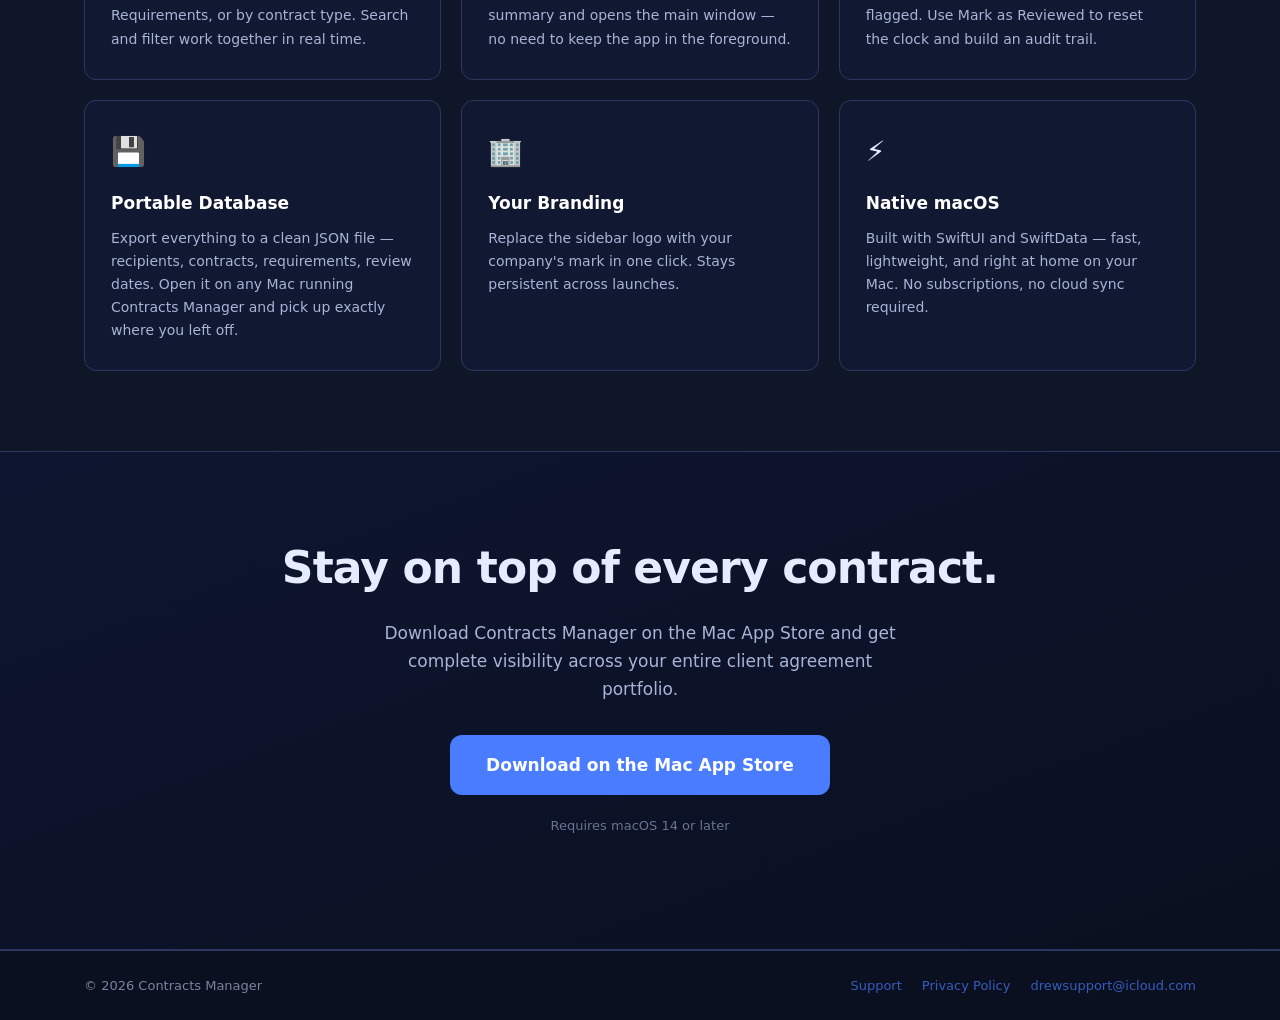
==== commit 48004170: "Remove all A2e Technologies references" ====
--- a/index.html
+++ b/index.html
@@ -3,8 +3,8 @@
 <head>
   <meta charset="UTF-8" />
   <meta name="viewport" content="width=device-width, initial-scale=1.0" />
-  <title>Contracts Manager — A2e Technologies</title>
-  <meta name="description" content="Contracts Manager is a native macOS app for tracking client contracts, expiration dates, FAR/DFAR requirements, and renewal windows. Built by A2e Technologies." />
+  <title>Contracts Manager</title>
+  <meta name="description" content="Contracts Manager is a native macOS app for tracking client contracts, expiration dates, FAR/DFAR requirements, and renewal windows. " />
   <link rel="stylesheet" href="styles.css" />
 </head>
 <body>
@@ -32,7 +32,7 @@
             <a href="#" class="btn-primary">Download on the Mac App Store</a>
             <a href="#features" class="btn-ghost">See Features</a>
           </div>
-          <p class="byline">By <strong>A2e Technologies</strong> · San Diego, CA</p>
+          
         </div>
         <div class="hero-screenshot">
           <img src="screenshots/mainscreen.png" alt="Contracts Manager main interface" />
@@ -188,13 +188,13 @@
       <h2>Stay on top of every contract.</h2>
       <p>Download Contracts Manager on the Mac App Store and get complete visibility across your entire client agreement portfolio.</p>
       <a href="#" class="btn-primary large">Download on the Mac App Store</a>
-      <p class="cta-byline">Requires macOS 14 or later &nbsp;·&nbsp; A2e Technologies &nbsp;·&nbsp; San Diego, CA</p>
+      <p class="cta-byline">Requires macOS 14 or later</p>
     </div>
   </section>
 
   <footer class="footer">
     <div class="container">
-      <span>© 2026 A2e Technologies · San Diego, CA</span>
+      <span>© 2026 Contracts Manager</span>
       <span style="display:flex;gap:20px;align-items:center;">
         <a href="support.html">Support</a>
         <a href="privacy.html">Privacy Policy</a>
